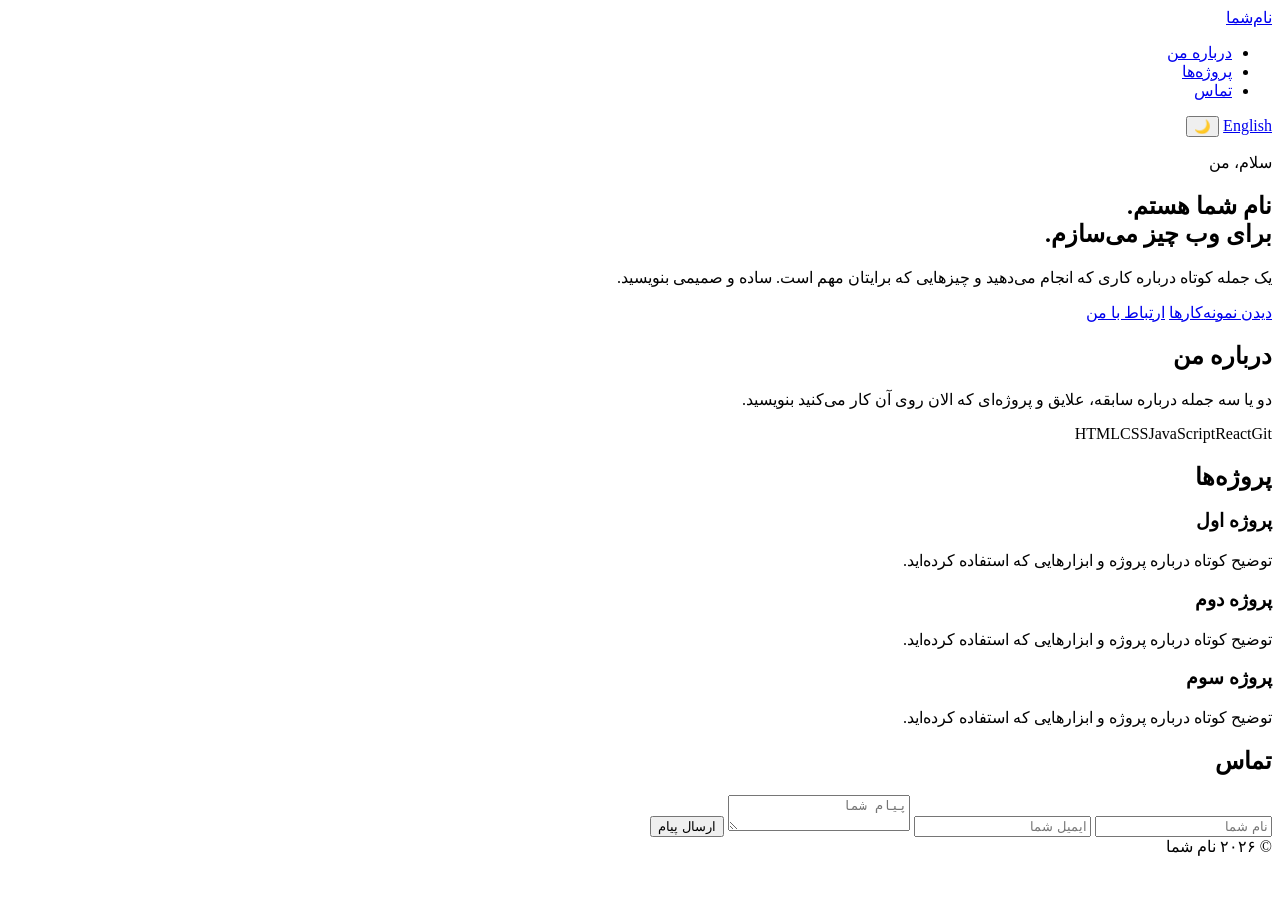
==== page/fa.html @ 04828ff0 "Add initial Persian language HTML template for personal website" ====
<!DOCTYPE html>
<html lang="fa" dir="rtl">
<head>
  <meta charset="UTF-8" />
  <meta name="viewport" content="width=device-width, initial-scale=1" />
  <title>نام شما — نمونه‌کار</title>
  <meta name="description" content="وب‌سایت شخصی نام شما، توسعه‌دهنده وب." />
  <link rel="preconnect" href="https://fonts.googleapis.com" />
  <link href="https://fonts.googleapis.com/css2?family=Inter:wght@400;600;700&family=Vazirmatn:wght@400;600;700&display=swap" rel="stylesheet" />
  <link rel="stylesheet" href="../css/style.css" />
</head>
<body>
  <header>
    <div class="container nav">
      <a href="#" class="logo">نام‌شما</a>
      <nav>
        <ul>
          <li><a href="#about">درباره من</a></li>
          <li><a href="#projects">پروژه‌ها</a></li>
          <li><a href="#contact">تماس</a></li>
        </ul>
      </nav>
      <div class="tools">
        <a class="lang" href="../index.html" hreflang="en">English</a>
        <button class="btn-icon" id="theme-toggle" aria-label="Toggle theme">🌙</button>
      </div>
    </div>
  </header>

  <main>
    <section class="hero">
      <div class="container">
        <p class="tag">سلام، من</p>
        <h1>نام شما هستم.<br />برای وب چیز می‌سازم.</h1>
        <p>یک جمله کوتاه درباره کاری که انجام می‌دهید و چیزهایی که برایتان مهم است. ساده و صمیمی بنویسید.</p>
        <div class="cta">
          <a href="#projects" class="btn primary">دیدن نمونه‌کارها</a>
          <a href="#contact" class="btn">ارتباط با من</a>
        </div>
      </div>
    </section>

    <section id="about" class="about">
      <div class="container">
        <h2>درباره من</h2>
        <p>دو یا سه جمله درباره سابقه، علایق و پروژه‌ای که الان روی آن کار می‌کنید بنویسید.</p>
        <div class="skills">
          <span>HTML</span><span>CSS</span><span>JavaScript</span><span>React</span><span>Git</span>
        </div>
      </div>
    </section>

    <section id="projects">
      <div class="container">
        <h2>پروژه‌ها</h2>
        <div class="grid">
          <article class="card">
            <div class="thumb"></div>
            <h3>پروژه اول</h3>
            <p>توضیح کوتاه درباره پروژه و ابزارهایی که استفاده کرده‌اید.</p>
          </article>
          <article class="card">
            <div class="thumb"></div>
            <h3>پروژه دوم</h3>
            <p>توضیح کوتاه درباره پروژه و ابزارهایی که استفاده کرده‌اید.</p>
          </article>
          <article class="card">
            <div class="thumb"></div>
            <h3>پروژه سوم</h3>
            <p>توضیح کوتاه درباره پروژه و ابزارهایی که استفاده کرده‌اید.</p>
          </article>
        </div>
      </div>
    </section>

    <section id="contact">
      <div class="container">
        <h2>تماس</h2>
        <form action="#" method="post">
          <input type="text" name="name" placeholder="نام شما" required />
          <input type="email" name="email" placeholder="ایمیل شما" required dir="ltr" style="text-align:right" />
          <textarea name="message" placeholder="پیام شما" required></textarea>
          <button type="submit" class="btn primary">ارسال پیام</button>
        </form>
      </div>
    </section>
  </main>

  <footer>© ۲۰۲۶ نام شما</footer>
  <script src="./js/script.js"></script>
</body>
</html>
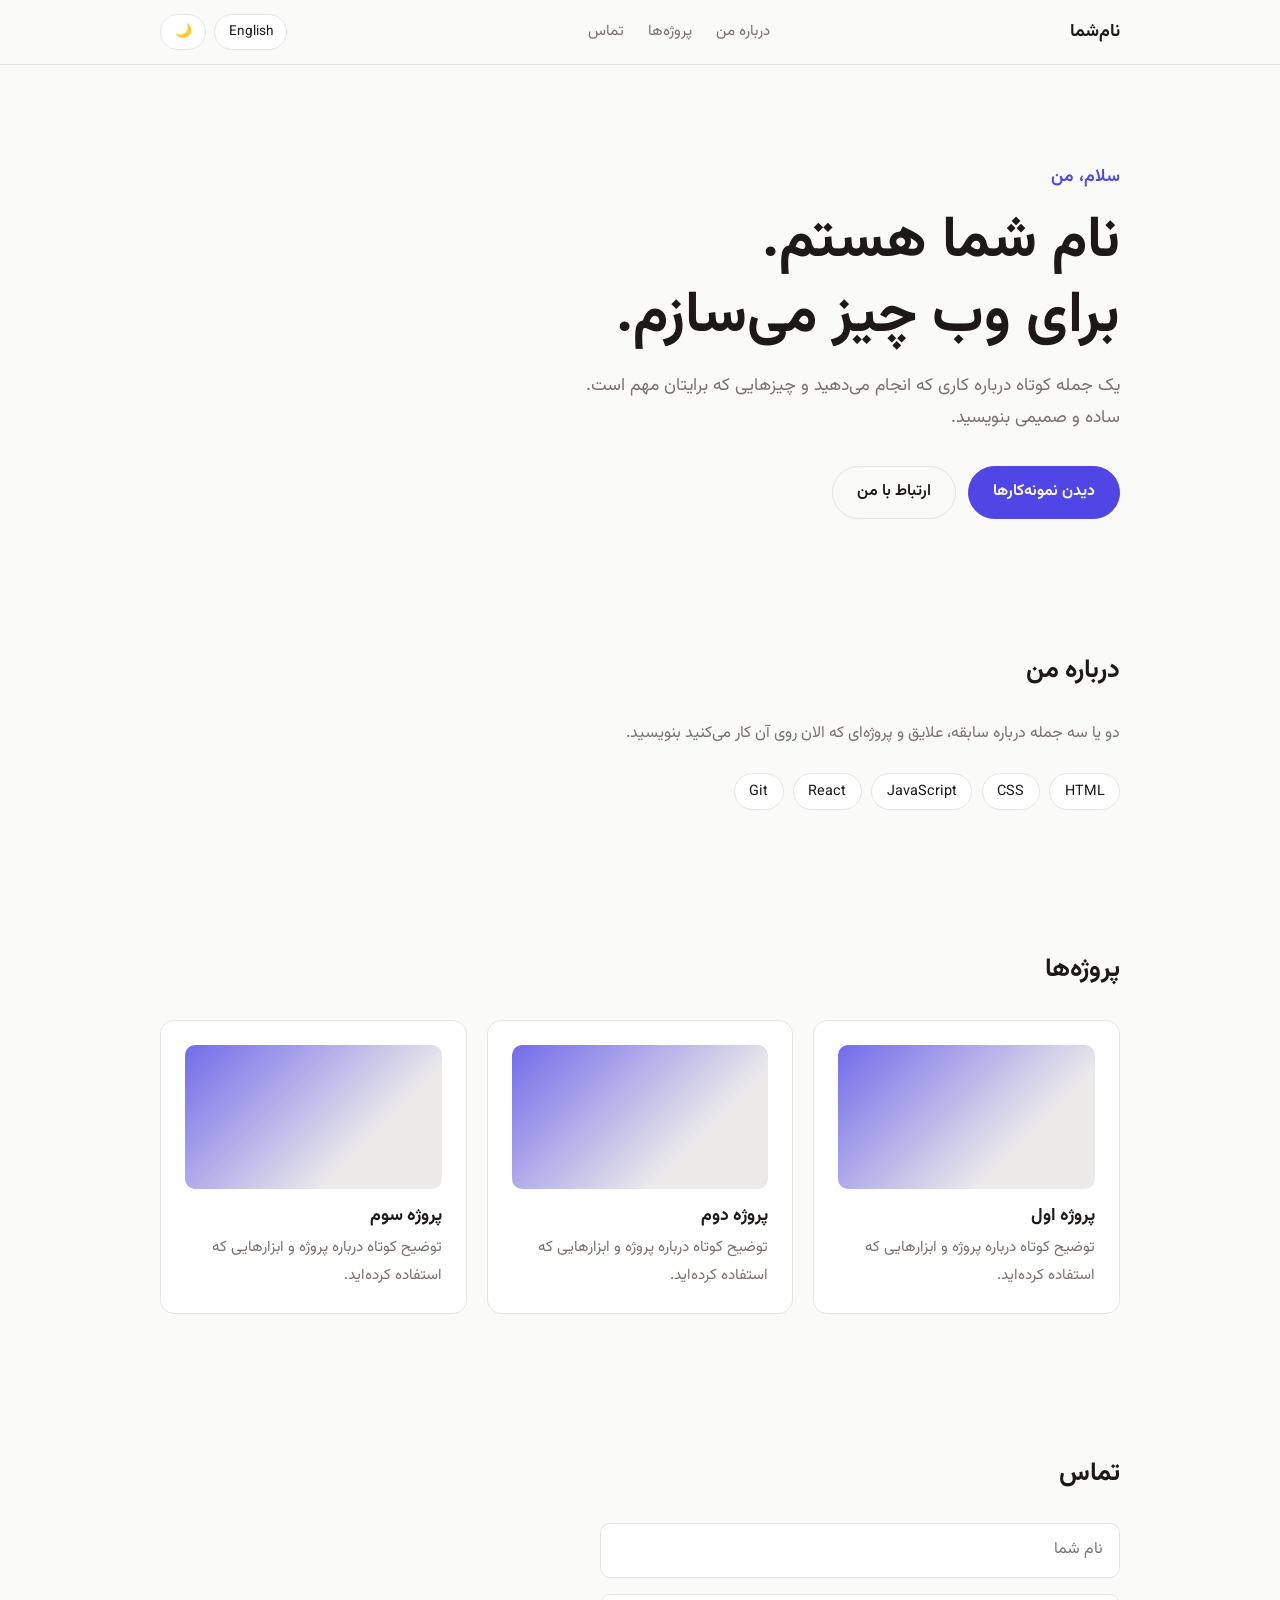
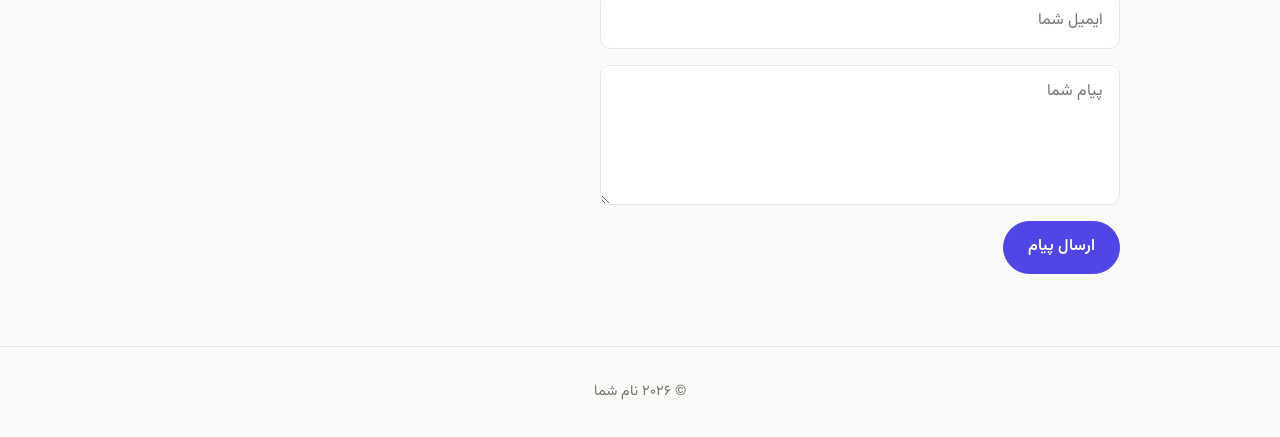
==== commit 81f765fb: "Fix script path in footer to ensure correct loading of JavaScript file" ====
--- a/page/fa.html
+++ b/page/fa.html
@@ -87,6 +87,6 @@
   </main>
 
   <footer>© ۲۰۲۶ نام شما</footer>
-  <script src="./js/script.js"></script>
+  <script src="../js/script.js"></script>
 </body>
 </html>
--- a/css/style.css
+++ b/css/style.css
@@ -0,0 +1,270 @@
+/* ---------- Tokens ---------- */
+:root {
+  --bg: #fafaf9;
+  --surface: #ffffff;
+  --text: #1c1917;
+  --muted: #78716c;
+  --border: #e7e5e4;
+  --accent: #4f46e5;
+  --accent-contrast: #ffffff;
+  --radius: 14px;
+  --max: 960px;
+  --font: "Inter", "Vazirmatn", system-ui, sans-serif;
+}
+:root[data-theme="dark"] {
+  --bg: #0c0a09;
+  --surface: #171412;
+  --text: #f5f5f4;
+  --muted: #a8a29e;
+  --border: #292524;
+  --accent: #818cf8;
+  --accent-contrast: #0c0a09;
+}
+html[lang="fa"] {
+  --font: "Vazirmatn", "Inter", system-ui, sans-serif;
+}
+
+/* ---------- Base ---------- */
+* {
+  box-sizing: border-box;
+  margin: 0;
+  padding: 0;
+}
+html {
+  scroll-behavior: smooth;
+}
+body {
+  font-family: var(--font);
+  background: var(--bg);
+  color: var(--text);
+  line-height: 1.8;
+  transition:
+    background 0.25s,
+    color 0.25s;
+}
+a {
+  color: inherit;
+  text-decoration: none;
+}
+.container {
+  width: min(100% - 2.5rem, var(--max));
+  margin-inline: auto;
+}
+section {
+  padding-block: 4.5rem;
+}
+h1,
+h2,
+h3 {
+  line-height: 1.3;
+}
+h2 {
+  font-size: 1.6rem;
+  margin-bottom: 2rem;
+}
+
+/* ---------- Header ---------- */
+header {
+  position: sticky;
+  top: 0;
+  z-index: 10;
+  background: color-mix(in srgb, var(--bg) 85%, transparent);
+  backdrop-filter: blur(10px);
+  border-bottom: 1px solid var(--border);
+}
+.nav {
+  display: flex;
+  align-items: center;
+  justify-content: space-between;
+  height: 64px;
+  gap: 1rem;
+}
+.logo {
+  font-weight: 700;
+  font-size: 1.1rem;
+}
+.nav ul {
+  display: flex;
+  gap: 1.5rem;
+  list-style: none;
+}
+.nav ul a {
+  color: var(--muted);
+  font-size: 0.95rem;
+  transition: color 0.2s;
+}
+.nav ul a:hover {
+  color: var(--text);
+}
+.tools {
+  display: flex;
+  gap: 0.5rem;
+  align-items: center;
+}
+.btn-icon,
+.lang {
+  border: 1px solid var(--border);
+  background: var(--surface);
+  color: var(--text);
+  border-radius: 999px;
+  padding: 0.3rem 0.85rem;
+  font: inherit;
+  font-size: 0.85rem;
+  cursor: pointer;
+}
+.btn-icon:hover,
+.lang:hover {
+  border-color: var(--accent);
+}
+
+/* ---------- Hero ---------- */
+.hero {
+  padding-block: 6rem 4rem;
+}
+.hero .tag {
+  color: var(--accent);
+  font-weight: 600;
+  margin-bottom: 0.75rem;
+}
+.hero h1 {
+  font-size: clamp(2.2rem, 6vw, 3.6rem);
+  margin-bottom: 1rem;
+}
+.hero p {
+  color: var(--muted);
+  max-width: 560px;
+  font-size: 1.1rem;
+}
+.cta {
+  display: flex;
+  gap: 0.75rem;
+  margin-top: 2rem;
+  flex-wrap: wrap;
+}
+.btn {
+  display: inline-block;
+  padding: 0.7rem 1.5rem;
+  border-radius: 999px;
+  font-weight: 600;
+  border: 1px solid var(--border);
+  transition:
+    transform 0.2s,
+    border-color 0.2s;
+}
+.btn:hover {
+  transform: translateY(-2px);
+}
+.btn.primary {
+  background: var(--accent);
+  color: var(--accent-contrast);
+  border-color: var(--accent);
+}
+
+/* ---------- About / Skills ---------- */
+.about p {
+  color: var(--muted);
+  max-width: 680px;
+}
+.skills {
+  display: flex;
+  flex-wrap: wrap;
+  gap: 0.6rem;
+  margin-top: 1.5rem;
+}
+.skills span {
+  background: var(--surface);
+  border: 1px solid var(--border);
+  padding: 0.3rem 0.9rem;
+  border-radius: 999px;
+  font-size: 0.9rem;
+}
+
+/* ---------- Projects ---------- */
+.grid {
+  display: grid;
+  grid-template-columns: repeat(auto-fill, minmax(260px, 1fr));
+  gap: 1.25rem;
+}
+.card {
+  background: var(--surface);
+  border: 1px solid var(--border);
+  border-radius: var(--radius);
+  padding: 1.5rem;
+  transition:
+    transform 0.2s,
+    border-color 0.2s;
+}
+.card:hover {
+  transform: translateY(-4px);
+  border-color: var(--accent);
+}
+.card .thumb {
+  aspect-ratio: 16/9;
+  border-radius: 10px;
+  margin-bottom: 1rem;
+  background:
+    linear-gradient(135deg, var(--accent), transparent 70%), var(--border);
+  opacity: 0.8;
+}
+.card h3 {
+  font-size: 1.1rem;
+  margin-bottom: 0.4rem;
+}
+.card p {
+  color: var(--muted);
+  font-size: 0.95rem;
+}
+
+/* ---------- Contact ---------- */
+form {
+  display: grid;
+  gap: 1rem;
+  max-width: 520px;
+}
+input,
+textarea {
+  width: 100%;
+  font: inherit;
+  color: var(--text);
+  background: var(--surface);
+  border: 1px solid var(--border);
+  border-radius: 10px;
+  padding: 0.75rem 1rem;
+}
+input:focus,
+textarea:focus {
+  outline: 2px solid var(--accent);
+  outline-offset: 1px;
+}
+textarea {
+  min-height: 140px;
+  resize: vertical;
+}
+button.btn {
+  cursor: pointer;
+  font: inherit;
+  font-weight: 600;
+  width: fit-content;
+}
+
+/* ---------- Footer ---------- */
+footer {
+  border-top: 1px solid var(--border);
+  padding-block: 2rem;
+  color: var(--muted);
+  font-size: 0.9rem;
+  text-align: center;
+}
+
+/* ---------- Responsive ---------- */
+@media (max-width: 640px) {
+  .nav ul {
+    display: none;
+  }
+  section {
+    padding-block: 3rem;
+  }
+  .hero {
+    padding-block: 4rem 2rem;
+  }
+}
